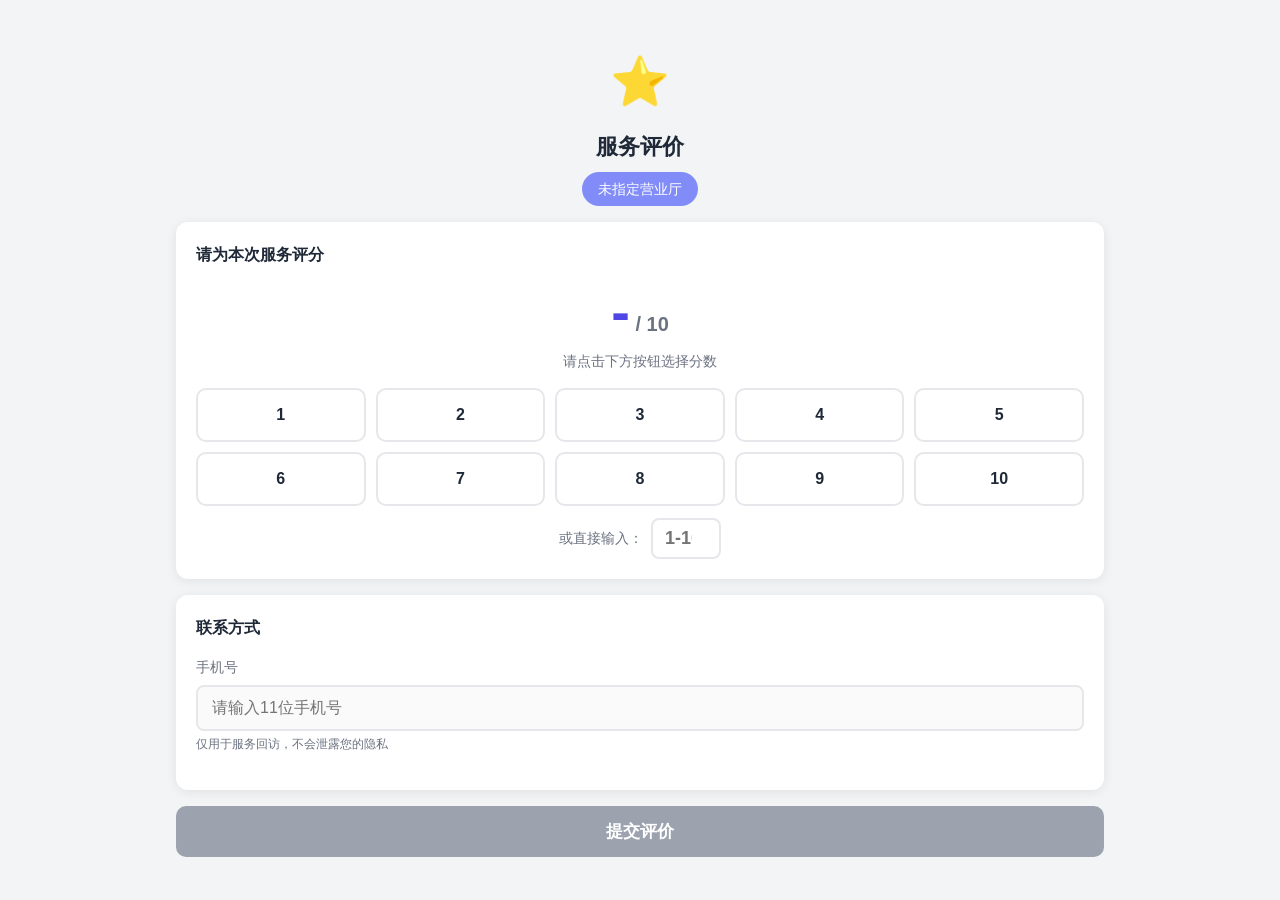
==== frontend/index.html @ 265d71e2 "feat: 初始化服务评价系统 - 前后端分离架构" ====
<!DOCTYPE html>
<html lang="zh-CN">
<head>
  <meta charset="UTF-8">
  <meta name="viewport" content="width=device-width, initial-scale=1.0, maximum-scale=1.0, user-scalable=no">
  <meta name="description" content="营业厅服务评价">
  <title>服务评价</title>
  <link rel="stylesheet" href="css/style.css">
</head>
<body>
  <div class="container">
    <!-- 头部区域 -->
    <div class="header">
      <div class="logo">⭐</div>
      <h1>服务评价</h1>
      <div class="outlet-name" id="outletName">加载中...</div>
    </div>

    <!-- 评分区域 -->
    <div class="card">
      <div class="card-title">请为本次服务评分</div>
      <div class="score-section">
        <!-- 当前评分展示 -->
        <div class="score-display" id="scoreDisplay">
          <span id="currentScore">-</span><span class="max"> / 10</span>
        </div>
        <div class="score-label" id="scoreLabel">请点击下方按钮选择分数</div>

        <!-- 评分按钮 1-10 -->
        <div class="score-buttons" id="scoreButtons">
          <!-- JS 动态生成 -->
        </div>

        <!-- 自定义分数输入 -->
        <div class="custom-score">
          <span>或直接输入：</span>
          <input type="number" id="customScoreInput" min="1" max="10" placeholder="1-10">
        </div>
      </div>
    </div>

    <!-- 手机号输入 -->
    <div class="card">
      <div class="card-title">联系方式</div>
      <div class="form-group" id="phoneGroup">
        <label for="phoneInput">手机号</label>
        <input type="tel" id="phoneInput" placeholder="请输入11位手机号" maxlength="11" inputmode="numeric">
        <div class="hint">仅用于服务回访，不会泄露您的隐私</div>
        <div class="error" id="phoneError">请输入正确的11位手机号</div>
      </div>
    </div>

    <!-- 提交按钮 -->
    <button class="submit-btn" id="submitBtn" disabled>
      提交评价
    </button>
  </div>

  <!-- 成功提示弹窗 -->
  <div class="success-overlay" id="successOverlay" style="display: none;">
    <div class="success-card">
      <div class="success-icon">🎉</div>
      <h2>感谢您的评价！</h2>
      <p id="successMsg">您的反馈是我们前进的动力</p>
      <button onclick="closeSuccess()">确定</button>
    </div>
  </div>

  <!-- Toast 提示 -->
  <div id="toast" class="toast" style="display: none;"></div>

  <script src="js/config.js"></script>
  <script src="js/app.js"></script>
</body>
</html>
---- frontend/css/style.css ----
/**
 * 服务评价系统 - 全局样式
 * 移动端H5响应式设计，简洁美观
 */

/* ========== CSS 变量 ========== */
:root {
  --primary: #4F46E5;
  --primary-light: #818CF8;
  --primary-dark: #3730A3;
  --success: #10B981;
  --warning: #F59E0B;
  --danger: #EF4444;
  --bg: #F3F4F6;
  --card-bg: #FFFFFF;
  --text: #1F2937;
  --text-secondary: #6B7280;
  --border: #E5E7EB;
  --radius: 12px;
  --shadow: 0 2px 12px rgba(0, 0, 0, 0.08);
}

/* ========== 基础重置 ========== */
* {
  margin: 0;
  padding: 0;
  box-sizing: border-box;
}

body {
  font-family: -apple-system, BlinkMacSystemFont, 'Segoe UI', 'PingFang SC',
    'Hiragino Sans GB', 'Microsoft YaHei', sans-serif;
  background: var(--bg);
  color: var(--text);
  line-height: 1.6;
  -webkit-font-smoothing: antialiased;
  min-height: 100vh;
}

/* ========== 容器 ========== */
.container {
  max-width: 480px;
  margin: 0 auto;
  padding: 20px 16px;
  min-height: 100vh;
}

/* ========== 头部 ========== */
.header {
  text-align: center;
  padding: 24px 0 16px;
}

.header .logo {
  font-size: 48px;
  margin-bottom: 8px;
}

.header h1 {
  font-size: 22px;
  font-weight: 700;
  color: var(--text);
}

.header .outlet-name {
  display: inline-block;
  margin-top: 8px;
  padding: 6px 16px;
  background: var(--primary-light);
  color: #fff;
  border-radius: 20px;
  font-size: 14px;
  font-weight: 500;
}

/* ========== 卡片样式 ========== */
.card {
  background: var(--card-bg);
  border-radius: var(--radius);
  padding: 20px;
  margin-bottom: 16px;
  box-shadow: var(--shadow);
}

.card-title {
  font-size: 16px;
  font-weight: 600;
  margin-bottom: 16px;
  color: var(--text);
}

/* ========== 评分区域 ========== */
.score-section {
  text-align: center;
}

.score-display {
  font-size: 56px;
  font-weight: 700;
  color: var(--primary);
  line-height: 1;
  margin: 10px 0;
  transition: all 0.3s ease;
}

.score-display .max {
  font-size: 20px;
  color: var(--text-secondary);
}

.score-label {
  font-size: 14px;
  color: var(--text-secondary);
  margin-bottom: 16px;
}

/* 评分按钮网格 */
.score-buttons {
  display: grid;
  grid-template-columns: repeat(5, 1fr);
  gap: 10px;
  margin-bottom: 12px;
}

.score-btn {
  padding: 12px 8px;
  border: 2px solid var(--border);
  border-radius: 10px;
  background: var(--card-bg);
  font-size: 16px;
  font-weight: 600;
  color: var(--text);
  cursor: pointer;
  transition: all 0.2s ease;
  user-select: none;
}

.score-btn:hover {
  border-color: var(--primary-light);
  color: var(--primary);
}

.score-btn:active {
  transform: scale(0.95);
}

.score-btn.active {
  background: var(--primary);
  border-color: var(--primary);
  color: #fff;
  box-shadow: 0 2px 8px rgba(79, 70, 229, 0.3);
}

/* 自定义分数输入 */
.custom-score {
  display: flex;
  align-items: center;
  justify-content: center;
  gap: 8px;
  margin-top: 4px;
}

.custom-score span {
  font-size: 14px;
  color: var(--text-secondary);
}

.custom-score input {
  width: 70px;
  padding: 8px 12px;
  border: 2px solid var(--border);
  border-radius: 8px;
  text-align: center;
  font-size: 18px;
  font-weight: 600;
  outline: none;
  transition: border-color 0.2s;
}

.custom-score input:focus {
  border-color: var(--primary);
}

/* ========== 表单区域 ========== */
.form-group {
  margin-bottom: 16px;
}

.form-group label {
  display: block;
  font-size: 14px;
  font-weight: 500;
  margin-bottom: 6px;
  color: var(--text-secondary);
}

.form-group input {
  width: 100%;
  padding: 12px 14px;
  border: 2px solid var(--border);
  border-radius: 8px;
  font-size: 16px;
  outline: none;
  transition: border-color 0.2s;
  background: #FAFAFA;
}

.form-group input:focus {
  border-color: var(--primary);
  background: #fff;
}

.form-group .hint {
  font-size: 12px;
  color: var(--text-secondary);
  margin-top: 4px;
}

.form-group .error {
  color: var(--danger);
  font-size: 12px;
  margin-top: 4px;
  display: none;
}

.form-group.error input {
  border-color: var(--danger);
}

.form-group.error .error {
  display: block;
}

/* ========== 提交按钮 ========== */
.submit-btn {
  width: 100%;
  padding: 14px;
  background: var(--primary);
  color: #fff;
  border: none;
  border-radius: 10px;
  font-size: 17px;
  font-weight: 600;
  cursor: pointer;
  transition: all 0.2s ease;
  box-shadow: 0 4px 12px rgba(79, 70, 229, 0.3);
}

.submit-btn:hover {
  background: var(--primary-dark);
  box-shadow: 0 6px 16px rgba(79, 70, 229, 0.4);
}

.submit-btn:active {
  transform: scale(0.98);
}

.submit-btn:disabled {
  background: #9CA3AF;
  cursor: not-allowed;
  box-shadow: none;
}

/* ========== 成功提示 ========== */
.success-overlay {
  position: fixed;
  top: 0;
  left: 0;
  right: 0;
  bottom: 0;
  background: rgba(0, 0, 0, 0.5);
  display: flex;
  align-items: center;
  justify-content: center;
  z-index: 1000;
  animation: fadeIn 0.3s ease;
}

.success-card {
  background: #fff;
  border-radius: 16px;
  padding: 32px 24px;
  text-align: center;
  max-width: 320px;
  width: 90%;
  animation: slideUp 0.4s ease;
}

.success-icon {
  font-size: 64px;
  margin-bottom: 12px;
}

.success-card h2 {
  font-size: 20px;
  color: var(--success);
  margin-bottom: 8px;
}

.success-card p {
  font-size: 14px;
  color: var(--text-secondary);
  margin-bottom: 20px;
}

.success-card button {
  padding: 10px 32px;
  background: var(--primary);
  color: #fff;
  border: none;
  border-radius: 8px;
  font-size: 15px;
  cursor: pointer;
}

/* ========== Toast 提示 ========== */
.toast {
  position: fixed;
  top: 20px;
  left: 50%;
  transform: translateX(-50%);
  padding: 12px 24px;
  border-radius: 8px;
  color: #fff;
  font-size: 14px;
  z-index: 2000;
  animation: slideDown 0.3s ease;
  box-shadow: 0 4px 12px rgba(0, 0, 0, 0.15);
}

.toast.error {
  background: var(--danger);
}

.toast.success {
  background: var(--success);
}

.toast.warning {
  background: var(--warning);
}

/* ========== 动画 ========== */
@keyframes fadeIn {
  from { opacity: 0; }
  to { opacity: 1; }
}

@keyframes slideUp {
  from { transform: translateY(30px); opacity: 0; }
  to { transform: translateY(0); opacity: 1; }
}

@keyframes slideDown {
  from { transform: translate(-50%, -100%); opacity: 0; }
  to { transform: translate(-50%, 0); opacity: 1; }
}

/* ========== 管理后台样式 ========== */
.admin-header {
  display: flex;
  align-items: center;
  justify-content: space-between;
  padding: 16px 20px;
  background: var(--card-bg);
  box-shadow: var(--shadow);
  margin-bottom: 20px;
  border-radius: var(--radius);
}

.admin-header h1 {
  font-size: 20px;
}

.admin-toolbar {
  display: flex;
  gap: 10px;
  flex-wrap: wrap;
  margin-bottom: 16px;
}

.admin-toolbar select {
  padding: 8px 12px;
  border: 1px solid var(--border);
  border-radius: 8px;
  font-size: 14px;
  outline: none;
  background: var(--card-bg);
}

.admin-toolbar button {
  padding: 8px 16px;
  background: var(--primary);
  color: #fff;
  border: none;
  border-radius: 8px;
  font-size: 14px;
  cursor: pointer;
  transition: background 0.2s;
}

.admin-toolbar button:hover {
  background: var(--primary-dark);
}

.admin-toolbar button.secondary {
  background: var(--card-bg);
  color: var(--text);
  border: 1px solid var(--border);
}

.stats-cards {
  display: grid;
  grid-template-columns: repeat(auto-fit, minmax(140px, 1fr));
  gap: 12px;
  margin-bottom: 20px;
}

.stat-card {
  background: var(--card-bg);
  border-radius: var(--radius);
  padding: 16px;
  text-align: center;
  box-shadow: var(--shadow);
}

.stat-card .stat-value {
  font-size: 28px;
  font-weight: 700;
  color: var(--primary);
}

.stat-card .stat-label {
  font-size: 12px;
  color: var(--text-secondary);
  margin-top: 4px;
}

/* 数据表格 */
.table-wrapper {
  overflow-x: auto;
  background: var(--card-bg);
  border-radius: var(--radius);
  box-shadow: var(--shadow);
}

table {
  width: 100%;
  border-collapse: collapse;
  min-width: 600px;
}

table th,
table td {
  padding: 12px 14px;
  text-align: left;
  border-bottom: 1px solid var(--border);
  font-size: 14px;
}

table th {
  background: #F9FAFB;
  font-weight: 600;
  color: var(--text-secondary);
  position: sticky;
  top: 0;
}

table tr:hover {
  background: #F9FAFB;
}

/* 分页 */
.pagination {
  display: flex;
  justify-content: center;
  align-items: center;
  gap: 8px;
  margin-top: 16px;
  padding: 12px;
}

.pagination button {
  padding: 6px 12px;
  border: 1px solid var(--border);
  border-radius: 6px;
  background: var(--card-bg);
  cursor: pointer;
  font-size: 14px;
}

.pagination button:disabled {
  opacity: 0.5;
  cursor: not-allowed;
}

.pagination button.active {
  background: var(--primary);
  color: #fff;
  border-color: var(--primary);
}

.pagination span {
  font-size: 14px;
  color: var(--text-secondary);
}

/* 评分星星颜色 */
.score-badge {
  display: inline-block;
  padding: 2px 8px;
  border-radius: 12px;
  font-weight: 600;
  font-size: 13px;
}

.score-badge.high {
  background: #D1FAE5;
  color: #065F46;
}

.score-badge.mid {
  background: #FEF3C7;
  color: #92400E;
}

.score-badge.low {
  background: #FEE2E2;
  color: #991B1B;
}

/* ========== 响应式 ========== */
@media (max-width: 360px) {
  .container {
    padding: 12px;
  }

  .header h1 {
    font-size: 18px;
  }

  .score-display {
    font-size: 44px;
  }

  .score-buttons {
    grid-template-columns: repeat(5, 1fr);
    gap: 6px;
  }

  .score-btn {
    padding: 10px 4px;
    font-size: 14px;
  }
}

/* 大屏幕管理后台 */
@media (min-width: 768px) {
  .container {
    max-width: 960px;
  }

  .stats-cards {
    grid-template-columns: repeat(4, 1fr);
  }
}
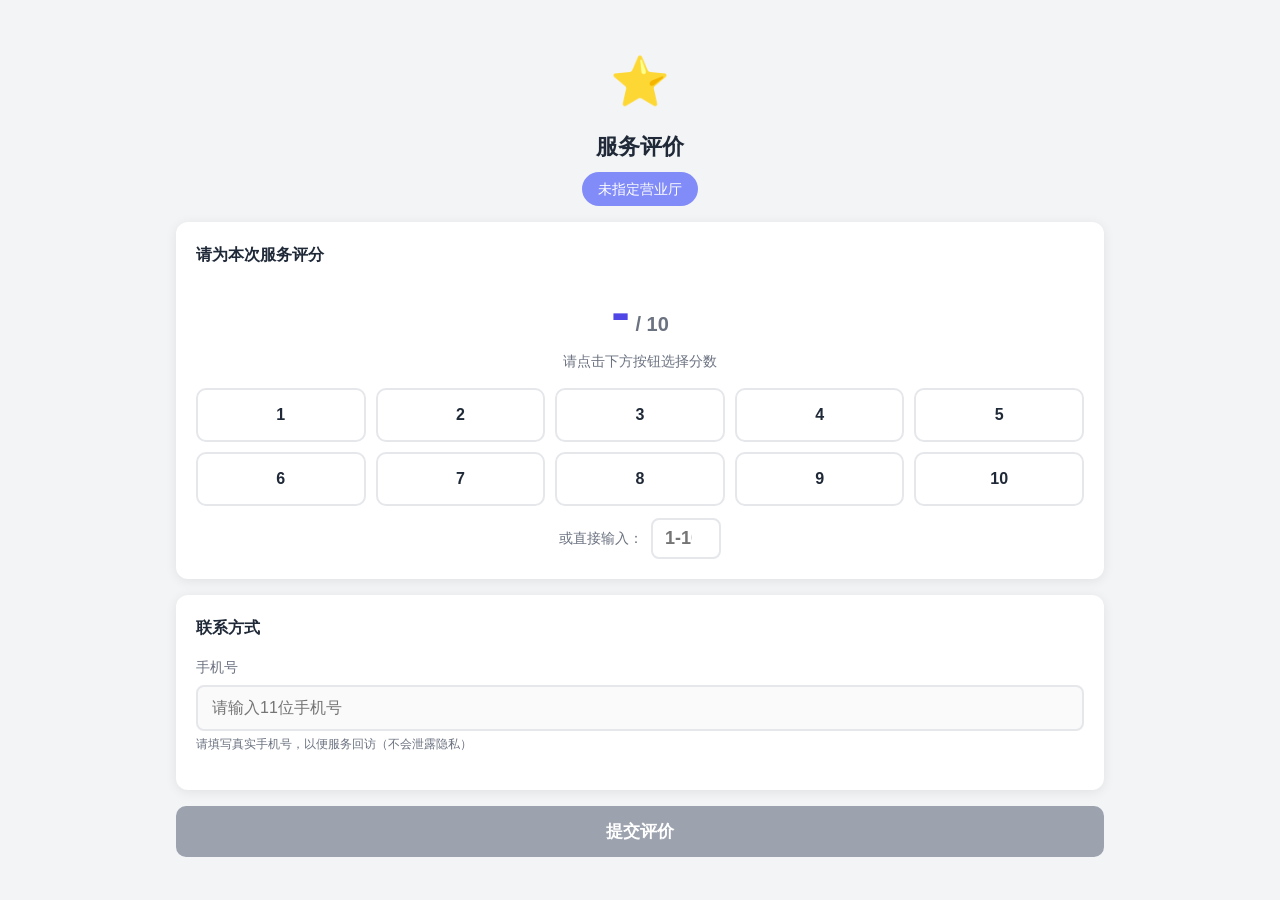
==== commit 41b4369a: "feat: anti-fake phone blacklist + double-layer IP ratelimit (5min + 24h)" ====
--- a/frontend/index.html
+++ b/frontend/index.html
@@ -44,8 +44,11 @@
       <div class="card-title">联系方式</div>
       <div class="form-group" id="phoneGroup">
         <label for="phoneInput">手机号</label>
-        <input type="tel" id="phoneInput" placeholder="请输入11位手机号" maxlength="11" inputmode="numeric">
-        <div class="hint">仅用于服务回访，不会泄露您的隐私</div>
+        <input type="tel" id="phoneInput" placeholder="请输入11位手机号" maxlength="11" inputmode="numeric" autocomplete="tel-national" name="phone">
+        <div class="quick-fill" id="quickFill" style="display:none;">
+          <button type="button" id="quickFillBtn" class="quick-fill-btn">📱 一键填充</button>
+        </div>
+        <div class="hint">请填写真实手机号，以便服务回访（不会泄露隐私）</div>
         <div class="error" id="phoneError">请输入正确的11位手机号</div>
       </div>
     </div>
--- a/frontend/css/style.css
+++ b/frontend/css/style.css
@@ -231,6 +231,38 @@
   display: block;
 }
 
+/* 一键填充按钮 */
+.quick-fill {
+  margin-top: 8px;
+}
+
+.quick-fill-btn {
+  display: block;
+  width: 100%;
+  padding: 10px 14px;
+  background: linear-gradient(135deg, #EEF2FF 0%, #E0E7FF 100%);
+  border: 1.5px dashed var(--primary-light);
+  border-radius: 8px;
+  color: var(--primary-dark);
+  font-size: 14px;
+  font-weight: 500;
+  cursor: pointer;
+  transition: all 0.2s ease;
+  text-align: center;
+}
+
+.quick-fill-btn:hover {
+  background: linear-gradient(135deg, #E0E7FF 0%, #C7D2FE 100%);
+  border-color: var(--primary);
+  border-style: solid;
+}
+
+.quick-fill-btn:active {
+  background: var(--primary);
+  color: #fff;
+  transform: scale(0.97);
+}
+
 /* ========== 提交按钮 ========== */
 .submit-btn {
   width: 100%;
